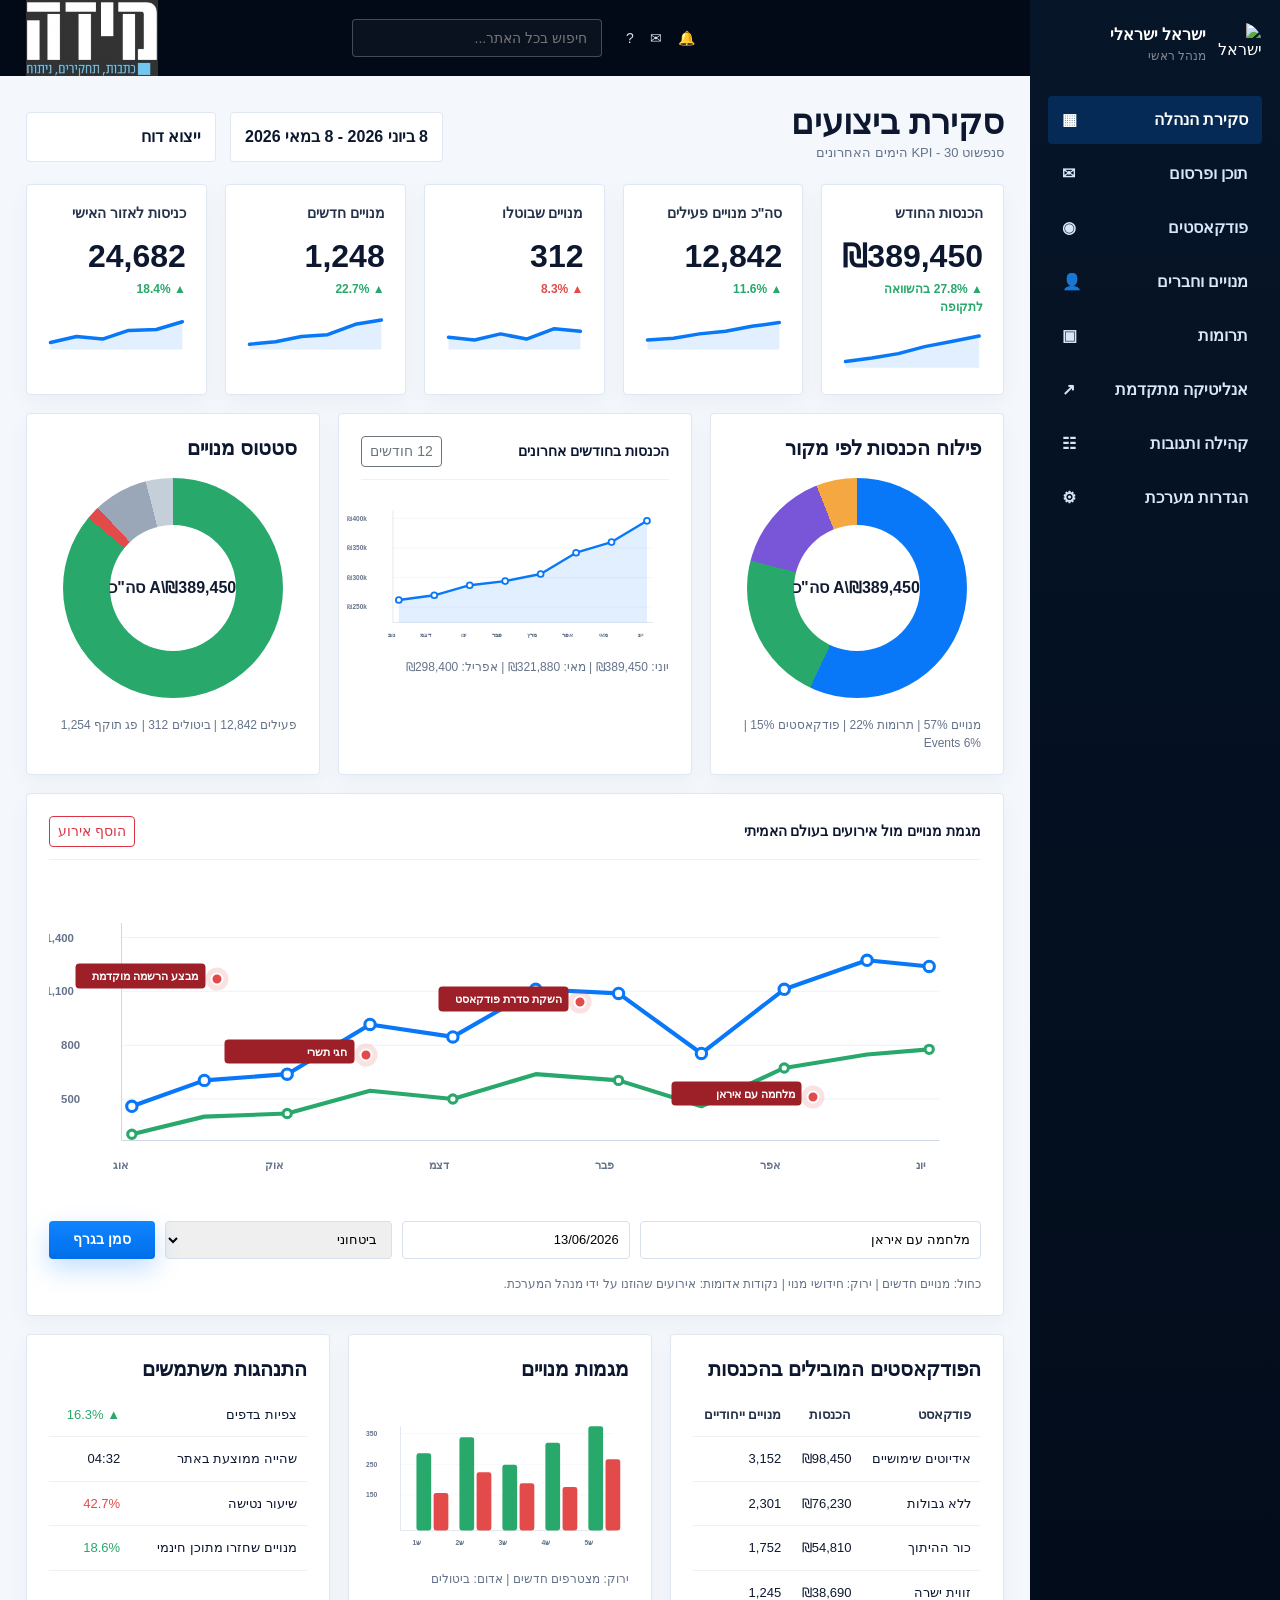
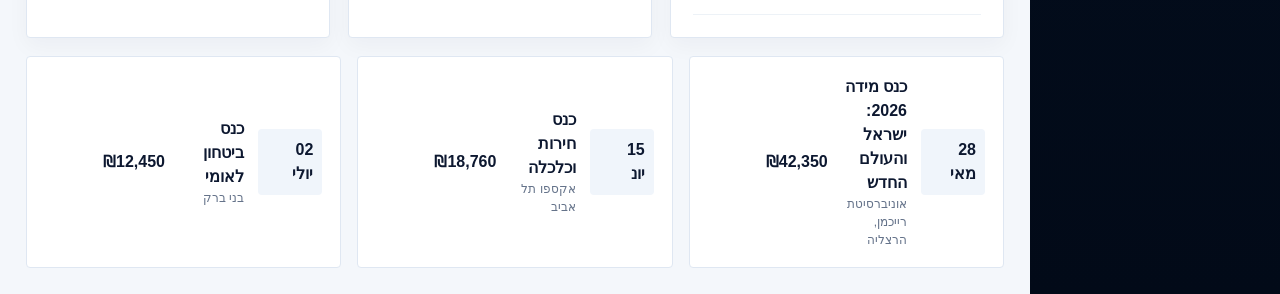
==== admin-dashboard-vision.html @ ba450ee6 "Initial Mida redesign clickable prototype" ====
<!doctype html>
<html lang="he" dir="rtl">
  <head>
    <meta charset="utf-8">
    <meta name="viewport" content="width=device-width, initial-scale=1">
    <title>מידה | Admin Dashboard Vision</title>
    <meta name="description" content="אבטיפוס דשבורד ניהול למידה.">
    <link href="https://cdn.jsdelivr.net/npm/bootstrap@5.3.3/dist/css/bootstrap.min.css" rel="stylesheet">
    <link href="prototype-shared.css" rel="stylesheet">
    <style>
      body { padding-bottom: 0; }
      .admin-shell { min-height:100vh; display:grid; grid-template-columns: 250px 1fr; background:#f4f7fb; }
      .admin-sidebar { color:#fff; background:linear-gradient(180deg,#061528,#020a18); padding:22px 18px; }
      .admin-profile { display:flex; align-items:center; gap:12px; margin-bottom:30px; }
      .admin-profile img { width:44px; height:44px; border-radius:999px; object-fit:cover; }
      .admin-nav { display:grid; gap:6px; }
      .admin-nav a { display:flex; justify-content:space-between; align-items:center; padding:12px 14px; border-radius:4px; color:#d9e6f7; text-decoration:none; font-weight:800; }
      .admin-nav a.active { background:rgba(8,120,248,.22); color:#fff; }
      .admin-main { min-width:0; }
      .admin-top { min-height:76px; display:grid; grid-template-columns: 1fr 420px auto; gap:24px; align-items:center; padding:0 26px; color:#fff; background:var(--mida-navy); }
      .admin-top .brand-logo { width:132px; }
      .admin-content { padding:26px; }
      .dashboard-title { display:flex; justify-content:space-between; align-items:end; gap:20px; margin-bottom:22px; }
      .dashboard-title h1 { margin:0; font-size:34px; font-weight:900; }
      .filters { display:flex; gap:14px; }
      .filter-box { min-width:190px; padding:12px 14px; border:1px solid var(--mida-border); border-radius:4px; background:#fff; font-weight:800; }
      .kpi-grid { display:grid; grid-template-columns: repeat(5,1fr); gap:18px; }
      .kpi-card { padding:20px; border:1px solid var(--mida-border); border-radius:4px; background:#fff; box-shadow:0 8px 22px rgba(13,24,48,.04); }
      .kpi-card h2 { margin:0 0 10px; color:#24324a; font-size:14px; font-weight:900; }
      .kpi-value { font-size:32px; font-weight:900; }
      .trend { font-size:12px; font-weight:900; }
      .up { color:var(--mida-green); }
      .down { color:var(--mida-red); }
      .spark { width:100%; height:46px; margin-top:12px; }
      .spark polyline { fill:none; stroke:var(--mida-blue); stroke-width:4; stroke-linecap:round; stroke-linejoin:round; }
      .spark path { fill:rgba(8,120,248,.12); }
      .chart-grid { display:grid; grid-template-columns: 1fr 1.2fr 1fr; gap:18px; margin-top:18px; }
      .chart-panel { padding:22px; border:1px solid var(--mida-border); border-radius:4px; background:#fff; box-shadow:0 8px 22px rgba(13,24,48,.04); }
      .donut { width:220px; height:220px; margin:18px auto; border-radius:999px; background:conic-gradient(var(--mida-blue) 0 57%, var(--mida-green) 57% 79%, var(--mida-purple) 79% 94%, #f5a742 94% 100%); display:grid; place-items:center; }
      .donut::before { content:"₪389,450\\A סה\"כ"; white-space:pre; width:126px; height:126px; display:grid; place-items:center; border-radius:999px; background:#fff; color:#111b31; font-weight:900; text-align:center; }
      .real-chart { width:100%; height:auto; margin-top:16px; overflow:visible; }
      .axis { stroke:#cfd9e6; stroke-width:1; }
      .grid-line { stroke:#eef3f8; stroke-width:1; }
      .chart-label { fill:#65738a; font-size:11px; font-weight:700; }
      .line-series { fill:none; stroke:var(--mida-blue); stroke-width:4; stroke-linecap:round; stroke-linejoin:round; }
      .line-series.secondary { stroke:var(--mida-green); }
      .area-series { fill:rgba(8,120,248,.12); }
      .data-point { fill:#fff; stroke:var(--mida-blue); stroke-width:3; }
      .data-point.secondary { stroke:var(--mida-green); }
      .bar-svg rect.revenue { fill:var(--mida-green); }
      .bar-svg rect.cancel { fill:var(--mida-red); }
      .subscriber-timeline { margin-top:18px; position:relative; overflow:hidden; }
      .subscriber-timeline svg { display:block; width:100%; }
      .event-dot { position:absolute; width:13px; height:13px; border:2px solid #fff; border-radius:999px; background:var(--mida-red); box-shadow:0 0 0 5px rgba(227,75,75,.16); transform:translate(50%,-50%); }
      .event-dot span { position:absolute; right:16px; top:-11px; min-width:130px; padding:4px 7px; border-radius:4px; color:#fff; background:#9d1f28; font-size:11px; font-weight:900; white-space:nowrap; }
      .event-form { display:grid; grid-template-columns:1.2fr .8fr .8fr auto; gap:10px; margin-top:16px; }
      .event-form input, .event-form select { min-width:0; height:38px; border:1px solid #d7e1ee; border-radius:4px; padding:0 10px; font-size:13px; }
      .analytics-grid { display:grid; grid-template-columns: 1.1fr 1fr 1fr; gap:18px; margin-top:18px; }
      table { width:100%; border-collapse:collapse; font-size:13px; }
      th, td { padding:12px 10px; border-bottom:1px solid #edf2f7; }
      th { color:#24324a; font-weight:900; }
      .event-strip { margin-top:18px; display:grid; grid-template-columns: repeat(3,1fr); gap:16px; }
      .event-card { display:grid; grid-template-columns:64px 1fr 120px; gap:14px; align-items:center; padding:18px; border:1px solid var(--mida-border); border-radius:4px; background:#fff; }
      .date-pill { padding:9px; border-radius:4px; background:#f0f5fb; font-weight:900; }
      @media(max-width:1200px){ .admin-shell{grid-template-columns:1fr;} .admin-sidebar{position:static;} .kpi-grid,.chart-grid,.analytics-grid,.event-strip{grid-template-columns:1fr 1fr;} }
      @media(max-width:760px){ .admin-top,.kpi-grid,.chart-grid,.analytics-grid,.event-strip,.event-form{grid-template-columns:1fr;} .filters{flex-direction:column;} }
    </style>
  </head>
  <body>
    <div class="admin-shell">
      <aside class="admin-sidebar">
        <div class="admin-profile"><img src="https://mida.org.il/wp-content/uploads/userphoto/295.thumbnail.jpg" alt="ישראל ישראלי"><div><strong>ישראל ישראלי</strong><div class="byline text-white-50">מנהל ראשי</div></div></div>
        <nav class="admin-nav">
          <a class="active" href="admin-dashboard-vision.html">סקירת הנהלה <span>▦</span></a>
          <a href="index.html">תוכן ופרסום <span>✉</span></a>
          <a href="personal-content-vision.html#watch-history">פודקאסטים <span>◉</span></a>
          <a href="personal-account-vision.html">מנויים וחברים <span>👤</span></a>
          <a href="personal-account-vision.html#payment-options">תרומות <span>▣</span></a>
          <a href="#subscriber-events">אנליטיקה מתקדמת <span>↗</span></a>
          <a href="single-article-vision.html#comment-form">קהילה ותגובות <span>☷</span></a>
          <a href="personal-account-vision.html#account-settings">הגדרות מערכת <span>⚙</span></a>
        </nav>
      </aside>
      <main class="admin-main">
        <header class="admin-top"><div class="top-actions"><span>🔔</span><span>✉</span><span>?</span></div><input class="search-box" type="search" placeholder="חיפוש בכל האתר..."><a class="brand" href="index.html"><img class="brand-logo" src="Resources/cropped-0000111.jpg" alt="מידה"></a></header>
        <section class="admin-content">
          <div class="dashboard-title"><div><h1>סקירת ביצועים</h1><p class="section-note">סנפשוט KPI - 30 הימים האחרונים</p></div><div class="filters"><div class="filter-box">8 ביוני 2026 - 8 במאי 2026</div><div class="filter-box">ייצוא דוח</div></div></div>
          <section class="kpi-grid">
            <article class="kpi-card"><h2>הכנסות החודש</h2><div class="kpi-value">₪389,450</div><div class="trend up">▲ 27.8% בהשוואה לתקופה</div><svg class="spark" viewBox="0 0 160 46" aria-hidden="true"><path d="M4 42 L4 35 L34 31 L64 26 L94 18 L126 12 L156 6 L156 42 Z"/><polyline points="4,35 34,31 64,26 94,18 126,12 156,6"/></svg></article>
            <article class="kpi-card"><h2>סה"כ מנויים פעילים</h2><div class="kpi-value">12,842</div><div class="trend up">▲ 11.6%</div><svg class="spark" viewBox="0 0 160 46" aria-hidden="true"><path d="M4 42 L4 31 L34 29 L64 24 L94 21 L126 15 L156 11 L156 42 Z"/><polyline points="4,31 34,29 64,24 94,21 126,15 156,11"/></svg></article>
            <article class="kpi-card"><h2>מנויים שבוטלו</h2><div class="kpi-value">312</div><div class="trend down">▲ 8.3%</div><svg class="spark" viewBox="0 0 160 46" aria-hidden="true"><path d="M4 42 L4 28 L34 31 L64 24 L94 30 L126 18 L156 21 L156 42 Z"/><polyline points="4,28 34,31 64,24 94,30 126,18 156,21"/></svg></article>
            <article class="kpi-card"><h2>מנויים חדשים</h2><div class="kpi-value">1,248</div><div class="trend up">▲ 22.7%</div><svg class="spark" viewBox="0 0 160 46" aria-hidden="true"><path d="M4 42 L4 36 L34 33 L64 27 L94 25 L126 13 L156 8 L156 42 Z"/><polyline points="4,36 34,33 64,27 94,25 126,13 156,8"/></svg></article>
            <article class="kpi-card"><h2>כניסות לאזור האישי</h2><div class="kpi-value">24,682</div><div class="trend up">▲ 18.4%</div><svg class="spark" viewBox="0 0 160 46" aria-hidden="true"><path d="M4 42 L4 34 L34 27 L64 30 L94 20 L126 19 L156 10 L156 42 Z"/><polyline points="4,34 34,27 64,30 94,20 126,19 156,10"/></svg></article>
          </section>
          <section class="chart-grid">
            <div class="chart-panel"><h2 class="section-title">פילוח הכנסות לפי מקור</h2><div class="donut"></div><div class="byline">מנויים 57% | תרומות 22% | פודקאסטים 15% | Events 6%</div></div>
            <div class="chart-panel"><div class="panel-header px-0 pt-0"><span>הכנסות בחודשים אחרונים</span><button class="btn btn-sm btn-outline-secondary">12 חודשים</button></div><svg class="real-chart" viewBox="0 0 520 260" role="img" aria-label="הכנסות חודשיות: יוני 389 אלף, מאי 322 אלף, אפריל 298 אלף">
              <line class="grid-line" x1="54" y1="38" x2="494" y2="38"/><line class="grid-line" x1="54" y1="88" x2="494" y2="88"/><line class="grid-line" x1="54" y1="138" x2="494" y2="138"/><line class="grid-line" x1="54" y1="188" x2="494" y2="188"/>
              <line class="axis" x1="54" y1="214" x2="494" y2="214"/><line class="axis" x1="54" y1="24" x2="54" y2="214"/>
              <text class="chart-label" x="10" y="42">₪400k</text><text class="chart-label" x="10" y="92">₪350k</text><text class="chart-label" x="10" y="142">₪300k</text><text class="chart-label" x="10" y="192">₪250k</text>
              <path class="area-series" d="M64 176 L124 168 L184 151 L244 144 L304 132 L364 96 L424 78 L484 42 L484 214 L64 214 Z"/>
              <polyline class="line-series" points="64,176 124,168 184,151 244,144 304,132 364,96 424,78 484,42"/>
              <circle class="data-point" cx="64" cy="176" r="5"/><circle class="data-point" cx="124" cy="168" r="5"/><circle class="data-point" cx="184" cy="151" r="5"/><circle class="data-point" cx="244" cy="144" r="5"/><circle class="data-point" cx="304" cy="132" r="5"/><circle class="data-point" cx="364" cy="96" r="5"/><circle class="data-point" cx="424" cy="78" r="5"/><circle class="data-point" cx="484" cy="42" r="5"/>
              <text class="chart-label" x="58" y="238">נוב</text><text class="chart-label" x="118" y="238">דצמ</text><text class="chart-label" x="178" y="238">ינו</text><text class="chart-label" x="238" y="238">פבר</text><text class="chart-label" x="298" y="238">מרץ</text><text class="chart-label" x="358" y="238">אפר</text><text class="chart-label" x="418" y="238">מאי</text><text class="chart-label" x="478" y="238">יונ</text>
            </svg><div class="byline mt-2">יוני: ₪389,450 | מאי: ₪321,880 | אפריל: ₪298,400</div></div>
            <div class="chart-panel"><h2 class="section-title">סטטוס מנויים</h2><div class="donut" style="background:conic-gradient(var(--mida-green) 0 86%, var(--mida-red) 86% 88%, #9aa7b8 88% 96%, #c5cfda 96% 100%)"></div><div class="byline">פעילים 12,842 | ביטולים 312 | פג תוקף 1,254</div></div>
          </section>
          <section class="chart-panel" id="subscriber-events" style="margin-top:18px;">
            <div class="panel-header px-0 pt-0"><span>מגמת מנויים מול אירועים בעולם האמיתי</span><button class="btn btn-sm btn-outline-danger" type="button">הוסף אירוע</button></div>
            <div class="subscriber-timeline" aria-label="גרף מגמת מנויים עם אירועים מסומנים">
              <svg class="real-chart" viewBox="0 0 900 300" role="img" aria-label="מנויים חדשים וחידושי מנוי לאורך זמן עם אירועים מסומנים">
                <line class="grid-line" x1="70" y1="42" x2="860" y2="42"/><line class="grid-line" x1="70" y1="94" x2="860" y2="94"/><line class="grid-line" x1="70" y1="146" x2="860" y2="146"/><line class="grid-line" x1="70" y1="198" x2="860" y2="198"/><line class="axis" x1="70" y1="238" x2="860" y2="238"/><line class="axis" x1="70" y1="28" x2="70" y2="238"/>
                <text class="chart-label" x="24" y="46">1,400</text><text class="chart-label" x="24" y="98">1,100</text><text class="chart-label" x="30" y="150">800</text><text class="chart-label" x="30" y="202">500</text>
                <polyline class="line-series" points="80,205 150,180 230,174 310,126 390,138 470,92 550,96 630,154 710,92 790,64 850,70"/>
                <polyline class="line-series secondary" points="80,232 150,215 230,212 310,190 390,198 470,174 550,180 630,205 710,168 790,155 850,150"/>
                <circle class="data-point" cx="80" cy="205" r="5"/><circle class="data-point" cx="150" cy="180" r="5"/><circle class="data-point" cx="230" cy="174" r="5"/><circle class="data-point" cx="310" cy="126" r="5"/><circle class="data-point" cx="390" cy="138" r="5"/><circle class="data-point" cx="470" cy="92" r="5"/><circle class="data-point" cx="550" cy="96" r="5"/><circle class="data-point" cx="630" cy="154" r="5"/><circle class="data-point" cx="710" cy="92" r="5"/><circle class="data-point" cx="790" cy="64" r="5"/><circle class="data-point" cx="850" cy="70" r="5"/>
                <circle class="data-point secondary" cx="80" cy="232" r="4"/><circle class="data-point secondary" cx="230" cy="212" r="4"/><circle class="data-point secondary" cx="390" cy="198" r="4"/><circle class="data-point secondary" cx="550" cy="180" r="4"/><circle class="data-point secondary" cx="710" cy="168" r="4"/><circle class="data-point secondary" cx="850" cy="150" r="4"/>
                <text class="chart-label" x="76" y="266">אוג</text><text class="chart-label" x="226" y="266">אוק</text><text class="chart-label" x="386" y="266">דצמ</text><text class="chart-label" x="546" y="266">פבר</text><text class="chart-label" x="706" y="266">אפר</text><text class="chart-label" x="846" y="266">יונ</text>
              </svg>
              <div class="event-dot" style="right:18%; top:67%;"><span>מלחמה עם איראן</span></div>
              <div class="event-dot" style="right:43%; top:38%;"><span>השקת סדרת פודקאסט</span></div>
              <div class="event-dot" style="right:66%; top:54%;"><span>חגי תשרי</span></div>
              <div class="event-dot" style="right:82%; top:31%;"><span>מבצע הרשמה מוקדמת</span></div>
            </div>
            <div class="event-form" aria-label="הוספת אירוע לניתוח מגמה">
              <input value="מלחמה עם איראן" aria-label="שם האירוע">
              <input value="13/06/2026" aria-label="תאריך האירוע">
              <select aria-label="סוג אירוע"><option>ביטחוני</option><option>חגים</option><option>השקת תוכן</option><option>קמפיין</option></select>
              <button class="btn btn-mida btn-sm px-4" type="button">סמן בגרף</button>
            </div>
            <div class="byline mt-3">כחול: מנויים חדשים | ירוק: חידושי מנוי | נקודות אדומות: אירועים שהוזנו על ידי מנהל המערכת.</div>
          </section>
          <section class="analytics-grid">
            <div class="chart-panel"><h2 class="section-title">הפודקאסטים המובילים בהכנסות</h2><table><tr><th>פודקאסט</th><th>הכנסות</th><th>מנויים ייחודיים</th></tr><tr><td>אידיוטים שימושיים</td><td>₪98,450</td><td>3,152</td></tr><tr><td>ללא גבולות</td><td>₪76,230</td><td>2,301</td></tr><tr><td>כור ההיתוך</td><td>₪54,810</td><td>1,752</td></tr><tr><td>זווית ישרה</td><td>₪38,690</td><td>1,245</td></tr></table></div>
            <div class="chart-panel"><h2 class="section-title">מגמות מנויים</h2><svg class="real-chart bar-svg" viewBox="0 0 420 250" role="img" aria-label="מנויים חדשים מול ביטולים לפי שבוע">
              <line class="grid-line" x1="48" y1="40" x2="394" y2="40"/><line class="grid-line" x1="48" y1="90" x2="394" y2="90"/><line class="grid-line" x1="48" y1="140" x2="394" y2="140"/><line class="axis" x1="48" y1="198" x2="394" y2="198"/><line class="axis" x1="48" y1="28" x2="48" y2="198"/>
              <text class="chart-label" x="10" y="44">350</text><text class="chart-label" x="10" y="94">250</text><text class="chart-label" x="10" y="144">150</text>
              <rect class="revenue" x="74" y="72" width="24" height="126" rx="4"/><rect class="cancel" x="102" y="137" width="24" height="61" rx="4"/>
              <rect class="revenue" x="144" y="46" width="24" height="152" rx="4"/><rect class="cancel" x="172" y="103" width="24" height="95" rx="4"/>
              <rect class="revenue" x="214" y="91" width="24" height="107" rx="4"/><rect class="cancel" x="242" y="121" width="24" height="77" rx="4"/>
              <rect class="revenue" x="284" y="55" width="24" height="143" rx="4"/><rect class="cancel" x="312" y="127" width="24" height="71" rx="4"/>
              <rect class="revenue" x="354" y="28" width="24" height="170" rx="4"/><rect class="cancel" x="382" y="82" width="24" height="116" rx="4"/>
              <text class="chart-label" x="82" y="222">ש1</text><text class="chart-label" x="152" y="222">ש2</text><text class="chart-label" x="222" y="222">ש3</text><text class="chart-label" x="292" y="222">ש4</text><text class="chart-label" x="362" y="222">ש5</text>
            </svg><div class="byline mt-2">ירוק: מצטרפים חדשים | אדום: ביטולים</div></div>
            <div class="chart-panel"><h2 class="section-title">התנהגות משתמשים</h2><table><tr><td>צפיות בדפים</td><td class="up">▲ 16.3%</td></tr><tr><td>שהייה ממוצעת באתר</td><td>04:32</td></tr><tr><td>שיעור נטישה</td><td class="down">42.7%</td></tr><tr><td>מנויים שחזרו מתוכן חינמי</td><td class="up">18.6%</td></tr></table></div>
          </section>
          <section class="event-strip">
            <article class="event-card"><div class="date-pill">28<br>מאי</div><div><strong>כנס מידה 2026: ישראל והעולם החדש</strong><div class="byline">אוניברסיטת רייכמן, הרצליה</div></div><strong>₪42,350</strong></article>
            <article class="event-card"><div class="date-pill">15<br>יונ</div><div><strong>כנס חירות וכלכלה</strong><div class="byline">אקספו תל אביב</div></div><strong>₪18,760</strong></article>
            <article class="event-card"><div class="date-pill">02<br>יולי</div><div><strong>כנס ביטחון לאומי</strong><div class="byline">בני ברק</div></div><strong>₪12,450</strong></article>
          </section>
        </section>
      </main>
    </div>
  </body>
</html>
---- prototype-shared.css ----
:root {
  --mida-logo-bg: #2b2b2b;
  --mida-navy: #020a18;
  --mida-ink: #0d1830;
  --mida-blue: #0878f8;
  --mida-blue-dark: #075cd2;
  --mida-cyan: #28c7ff;
  --mida-border: #dfe7f2;
  --mida-soft: #f5f8fc;
  --mida-muted: #65738a;
  --mida-green: #28a86b;
  --mida-red: #e34b4b;
  --mida-purple: #7956d8;
}

* {
  box-sizing: border-box;
}

body {
  margin: 0;
  padding-bottom: 118px;
  background: #eef3f8;
  color: var(--mida-ink);
  font-family: Arial, Helvetica, sans-serif;
  transition: padding-bottom .22s ease;
}

body.footer-collapsed {
  padding-bottom: 44px;
}

a {
  color: inherit;
}

.topbar {
  color: #fff;
  background: radial-gradient(circle at 50% 0%, rgba(8, 120, 248, .08), transparent 32%), var(--mida-logo-bg);
  border-bottom: 1px solid rgba(255, 255, 255, .12);
}

.topbar-inner {
  min-height: 76px;
  display: grid;
  grid-template-columns: 250px 1fr 330px;
  align-items: center;
  gap: 22px;
  width: min(100%, 1210px);
  margin: 0 auto;
  padding: 0 26px;
}

.brand {
  justify-self: center;
}

.brand-logo {
  display: block;
  width: 150px;
  height: auto;
}

.search-box {
  direction: rtl;
  width: min(100%, 250px);
  height: 38px;
  border: 1px solid rgba(255, 255, 255, .24);
  border-radius: 4px;
  background: rgba(255, 255, 255, .035);
  color: #dce7f7;
  padding: 0 14px;
  font-size: 14px;
}

.top-actions {
  display: flex;
  align-items: center;
  justify-content: flex-end;
  gap: 16px;
  color: #d5e1f1;
  font-size: 14px;
}

.icon-link {
  color: #d5e1f1;
  text-decoration: none;
  font-size: 18px;
}

.btn-mida {
  border: 0;
  border-radius: 4px;
  color: #fff;
  background: linear-gradient(180deg, #1085ff 0%, #006eea 100%);
  font-weight: 900;
  box-shadow: 0 10px 26px rgba(8, 120, 248, .24);
}

.btn-mida:hover {
  color: #fff;
  background: linear-gradient(180deg, #2490ff 0%, #075cd2 100%);
}

.nav-strip {
  background: #fff;
  border-bottom: 1px solid var(--mida-border);
  box-shadow: 0 1px 10px rgba(13, 24, 48, .05);
}

.nav-strip .nav {
  min-height: 42px;
  justify-content: center;
  gap: 34px;
}

.nav-strip .nav-link {
  padding: 11px 0 8px;
  color: #101c32;
  font-size: 14px;
  font-weight: 800;
}

.nav-strip .nav-link.active {
  color: var(--mida-blue);
  border-bottom: 2px solid var(--mida-blue);
}

.page-wrap {
  width: min(100%, 1210px);
  margin: 0 auto;
  padding: 20px 26px 28px;
}

.panel {
  border: 1px solid var(--mida-border);
  border-radius: 4px;
  background: #fff;
  box-shadow: 0 8px 22px rgba(13, 24, 48, .04);
  overflow: hidden;
}

.panel-header {
  display: flex;
  align-items: center;
  justify-content: space-between;
  gap: 12px;
  padding: 12px 14px;
  border-bottom: 1px solid #edf2f7;
  font-size: 14px;
  font-weight: 900;
}

.panel-header a {
  color: var(--mida-blue);
  text-decoration: none;
  font-size: 12px;
  font-weight: 900;
}

.section-title {
  margin: 0 0 12px;
  font-size: 20px;
  font-weight: 900;
}

.section-note {
  margin: 0;
  color: var(--mida-muted);
  font-size: 13px;
}

.section-row {
  display: flex;
  align-items: end;
  justify-content: space-between;
  gap: 16px;
  margin-bottom: 14px;
}

.media-frame {
  position: relative;
  aspect-ratio: 16 / 9;
  overflow: hidden;
  border-radius: 4px;
  background: #d7e0ea;
}

.media-frame img {
  position: absolute;
  inset: 0;
  width: 100%;
  height: 100%;
  object-fit: cover;
}

.byline {
  color: var(--mida-muted);
  font-size: 12px;
}

.topic-label {
  display: inline-block;
  margin-bottom: 7px;
  color: var(--mida-blue);
  font-size: 12px;
  font-weight: 900;
}

.site-footer {
  position: fixed;
  right: 0;
  bottom: 0;
  left: 0;
  z-index: 1000;
  color: #fff;
  background: var(--mida-logo-bg);
  border-top: 1px solid rgba(255, 255, 255, .12);
  box-shadow: 0 -18px 42px rgba(2, 10, 24, .22);
  transition: transform .22s ease;
}

body.footer-collapsed .site-footer {
  transform: translateY(calc(100% - 44px));
}

.footer-inner {
  display: grid;
  grid-template-columns: 1.15fr 1.15fr 1fr 1.2fr;
  gap: 24px;
  align-items: center;
  width: min(100%, 1210px);
  min-height: 82px;
  margin: 0 auto;
  padding: 16px 26px;
  opacity: 1;
  transition: opacity .14s ease;
}

body.footer-collapsed .footer-inner {
  opacity: 0;
  pointer-events: none;
}

.footer-toggle {
  position: absolute;
  top: 7px;
  left: 24px;
  display: inline-flex;
  align-items: center;
  gap: 8px;
  min-height: 30px;
  border: 1px solid rgba(255, 255, 255, .28);
  border-radius: 4px;
  padding: 5px 12px;
  color: #fff;
  background: rgba(255, 255, 255, .08);
  font-size: 12px;
  font-weight: 900;
}

.footer-toggle .expand-label,
body.footer-collapsed .footer-toggle .collapse-label {
  display: none;
}

.footer-toggle .collapse-label,
body.footer-collapsed .footer-toggle .expand-label {
  display: inline;
}

.footer-item {
  min-height: 54px;
  display: flex;
  align-items: center;
  justify-content: flex-start;
  gap: 12px;
  border-left: 1px solid rgba(255, 255, 255, .16);
}

.footer-item:last-child {
  border-left: 0;
}

.footer-icon {
  display: inline-grid;
  place-items: center;
  width: 34px;
  height: 34px;
  border: 1px solid rgba(255, 255, 255, .18);
  border-radius: 999px;
  color: #fff;
  font-size: 15px;
  font-weight: 900;
}

.footer-title {
  margin: 0;
  font-size: 13px;
  font-weight: 900;
}

.footer-copy {
  margin: 2px 0 0;
  color: #d3deeb;
  font-size: 12px;
}

.app-note {
  width: min(100%, 1210px);
  margin: 18px auto 0;
  padding: 0 26px;
  color: #65738a;
  font-size: 12px;
  direction: ltr;
}

@media (max-width: 1080px) {
  .topbar-inner,
  .footer-inner {
    grid-template-columns: 1fr;
  }

  .topbar-inner {
    gap: 14px;
    padding: 16px 24px;
  }

  .brand {
    order: -1;
  }

  .top-actions {
    justify-content: flex-start;
  }

  .footer-item {
    border-left: 0;
    border-bottom: 1px solid rgba(255, 255, 255, .16);
  }
}

@media (max-width: 680px) {
  body {
    padding-bottom: 138px;
  }

  .page-wrap {
    padding: 16px 14px 28px;
  }

  .nav-strip {
    overflow-x: auto;
  }

  .nav-strip .nav {
    width: max-content;
    padding: 0 14px;
  }
}
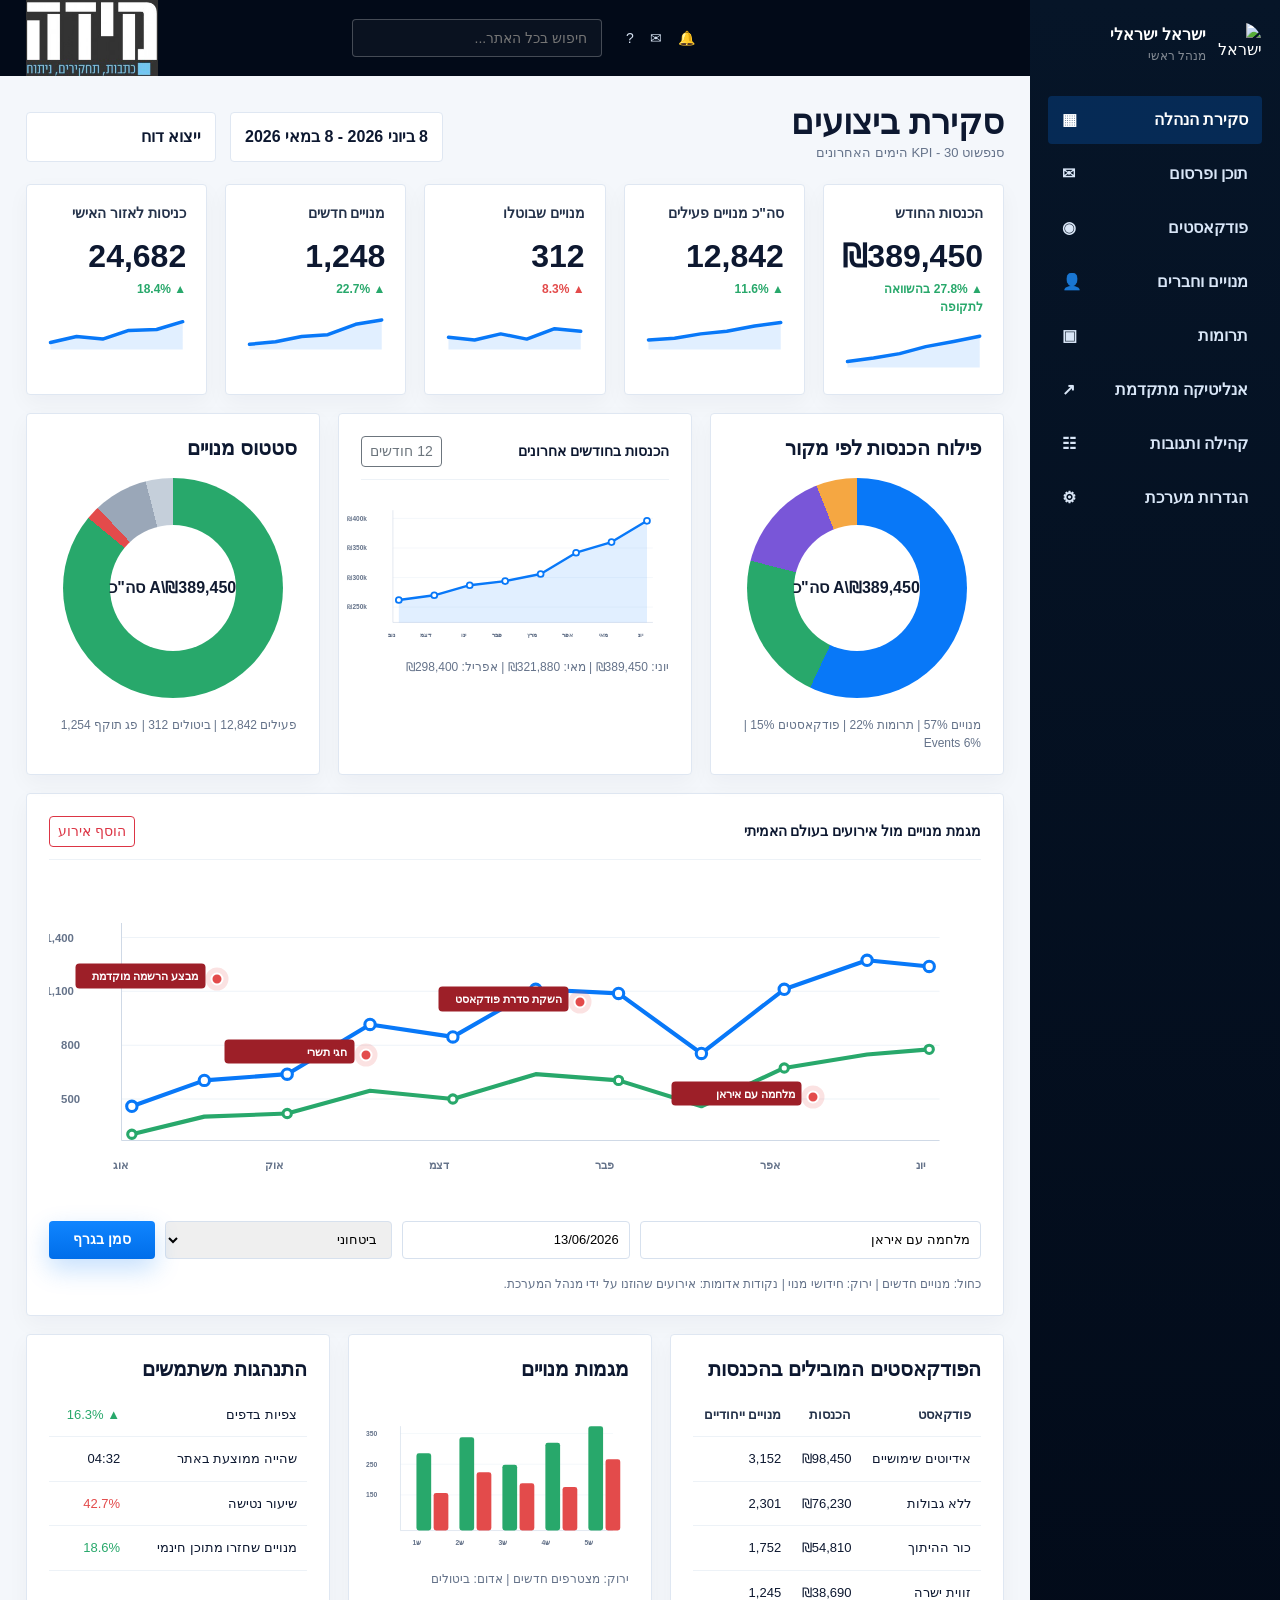
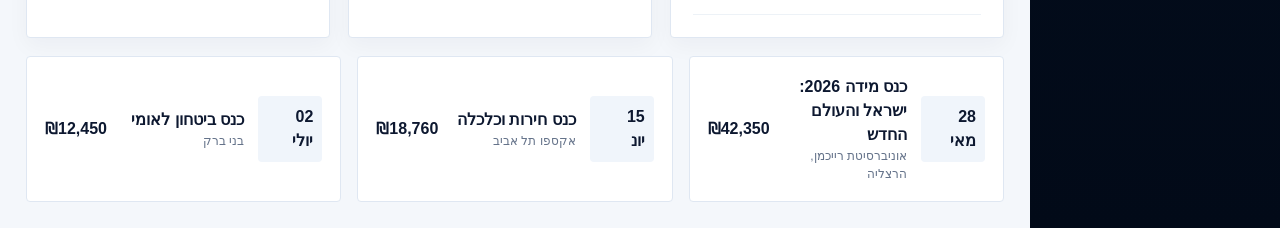
==== commit d3f8e306: "Restore centered layout grid across prototype" ====
--- a/admin-dashboard-vision.html
+++ b/admin-dashboard-vision.html
@@ -16,16 +16,17 @@
       .admin-nav { display:grid; gap:6px; }
       .admin-nav a { display:flex; justify-content:space-between; align-items:center; padding:12px 14px; border-radius:4px; color:#d9e6f7; text-decoration:none; font-weight:800; }
       .admin-nav a.active { background:rgba(8,120,248,.22); color:#fff; }
-      .admin-main { min-width:0; }
+      .admin-main { min-width:0; overflow-x:hidden; }
       .admin-top { min-height:76px; display:grid; grid-template-columns: 1fr 420px auto; gap:24px; align-items:center; padding:0 26px; color:#fff; background:var(--mida-navy); }
+      .admin-top > *, .admin-content > *, .dashboard-title > * { min-width:0; }
       .admin-top .brand-logo { width:132px; }
-      .admin-content { padding:26px; }
+      .admin-content { width:min(100%, 1360px); margin-inline:auto; padding:26px; }
       .dashboard-title { display:flex; justify-content:space-between; align-items:end; gap:20px; margin-bottom:22px; }
       .dashboard-title h1 { margin:0; font-size:34px; font-weight:900; }
       .filters { display:flex; gap:14px; }
       .filter-box { min-width:190px; padding:12px 14px; border:1px solid var(--mida-border); border-radius:4px; background:#fff; font-weight:800; }
-      .kpi-grid { display:grid; grid-template-columns: repeat(5,1fr); gap:18px; }
-      .kpi-card { padding:20px; border:1px solid var(--mida-border); border-radius:4px; background:#fff; box-shadow:0 8px 22px rgba(13,24,48,.04); }
+      .kpi-grid { display:grid; grid-template-columns: repeat(5,minmax(0,1fr)); gap:18px; }
+      .kpi-card { min-width:0; padding:20px; border:1px solid var(--mida-border); border-radius:4px; background:#fff; box-shadow:0 8px 22px rgba(13,24,48,.04); }
       .kpi-card h2 { margin:0 0 10px; color:#24324a; font-size:14px; font-weight:900; }
       .kpi-value { font-size:32px; font-weight:900; }
       .trend { font-size:12px; font-weight:900; }
@@ -34,8 +35,8 @@
       .spark { width:100%; height:46px; margin-top:12px; }
       .spark polyline { fill:none; stroke:var(--mida-blue); stroke-width:4; stroke-linecap:round; stroke-linejoin:round; }
       .spark path { fill:rgba(8,120,248,.12); }
-      .chart-grid { display:grid; grid-template-columns: 1fr 1.2fr 1fr; gap:18px; margin-top:18px; }
-      .chart-panel { padding:22px; border:1px solid var(--mida-border); border-radius:4px; background:#fff; box-shadow:0 8px 22px rgba(13,24,48,.04); }
+      .chart-grid { display:grid; grid-template-columns: minmax(0,1fr) minmax(0,1.2fr) minmax(0,1fr); gap:18px; margin-top:18px; }
+      .chart-panel { min-width:0; padding:22px; border:1px solid var(--mida-border); border-radius:4px; background:#fff; box-shadow:0 8px 22px rgba(13,24,48,.04); }
       .donut { width:220px; height:220px; margin:18px auto; border-radius:999px; background:conic-gradient(var(--mida-blue) 0 57%, var(--mida-green) 57% 79%, var(--mida-purple) 79% 94%, #f5a742 94% 100%); display:grid; place-items:center; }
       .donut::before { content:"₪389,450\\A סה\"כ"; white-space:pre; width:126px; height:126px; display:grid; place-items:center; border-radius:999px; background:#fff; color:#111b31; font-weight:900; text-align:center; }
       .real-chart { width:100%; height:auto; margin-top:16px; overflow:visible; }
@@ -55,12 +56,12 @@
       .event-dot span { position:absolute; right:16px; top:-11px; min-width:130px; padding:4px 7px; border-radius:4px; color:#fff; background:#9d1f28; font-size:11px; font-weight:900; white-space:nowrap; }
       .event-form { display:grid; grid-template-columns:1.2fr .8fr .8fr auto; gap:10px; margin-top:16px; }
       .event-form input, .event-form select { min-width:0; height:38px; border:1px solid #d7e1ee; border-radius:4px; padding:0 10px; font-size:13px; }
-      .analytics-grid { display:grid; grid-template-columns: 1.1fr 1fr 1fr; gap:18px; margin-top:18px; }
+      .analytics-grid { display:grid; grid-template-columns: minmax(0,1.1fr) minmax(0,1fr) minmax(0,1fr); gap:18px; margin-top:18px; }
       table { width:100%; border-collapse:collapse; font-size:13px; }
       th, td { padding:12px 10px; border-bottom:1px solid #edf2f7; }
       th { color:#24324a; font-weight:900; }
-      .event-strip { margin-top:18px; display:grid; grid-template-columns: repeat(3,1fr); gap:16px; }
-      .event-card { display:grid; grid-template-columns:64px 1fr 120px; gap:14px; align-items:center; padding:18px; border:1px solid var(--mida-border); border-radius:4px; background:#fff; }
+      .event-strip { margin-top:18px; display:grid; grid-template-columns: repeat(3,minmax(0,1fr)); gap:16px; }
+      .event-card { min-width:0; display:grid; grid-template-columns:64px minmax(0,1fr) auto; gap:14px; align-items:center; padding:18px; border:1px solid var(--mida-border); border-radius:4px; background:#fff; }
       .date-pill { padding:9px; border-radius:4px; background:#f0f5fb; font-weight:900; }
       @media(max-width:1200px){ .admin-shell{grid-template-columns:1fr;} .admin-sidebar{position:static;} .kpi-grid,.chart-grid,.analytics-grid,.event-strip{grid-template-columns:1fr 1fr;} }
       @media(max-width:760px){ .admin-top,.kpi-grid,.chart-grid,.analytics-grid,.event-strip,.event-form{grid-template-columns:1fr;} .filters{flex-direction:column;} }
--- a/prototype-shared.css
+++ b/prototype-shared.css
@@ -20,6 +20,7 @@
 body {
   margin: 0;
   padding-bottom: 118px;
+  overflow-x: hidden;
   background: #eef3f8;
   color: var(--mida-ink);
   font-family: Arial, Helvetica, sans-serif;
@@ -46,9 +47,16 @@
   grid-template-columns: 250px 1fr 330px;
   align-items: center;
   gap: 22px;
-  width: min(100%, 1210px);
+  width: min(100%, 1240px);
   margin: 0 auto;
-  padding: 0 26px;
+  padding: 0 24px;
+}
+
+.topbar-inner > *,
+.page-wrap > *,
+.member-layout > *,
+.panel {
+  min-width: 0;
 }
 
 .brand {
@@ -127,9 +135,31 @@
 }
 
 .page-wrap {
-  width: min(100%, 1210px);
+  width: min(100%, 1240px);
   margin: 0 auto;
-  padding: 20px 26px 28px;
+  padding: 20px 24px 28px;
+}
+
+.container-page {
+  max-width: 1240px;
+  margin-inline: auto;
+  padding-inline: 24px;
+}
+
+.container-wide {
+  max-width: 1360px;
+  margin-inline: auto;
+  padding-inline: 24px;
+}
+
+.member-layout {
+  direction: rtl;
+  display: grid;
+  grid-template-columns: 240px minmax(0, 1fr);
+  gap: 32px;
+  max-width: 1280px;
+  margin-inline: auto;
+  padding-inline: 24px;
 }
 
 .panel {
@@ -324,6 +354,7 @@
   .topbar-inner {
     gap: 14px;
     padding: 16px 24px;
+    min-width: 0;
   }
 
   .brand {
@@ -331,7 +362,9 @@
   }
 
   .top-actions {
+    flex-wrap: wrap;
     justify-content: flex-start;
+    min-width: 0;
   }
 
   .footer-item {
@@ -340,6 +373,36 @@
   }
 }
 
+@media (max-width: 900px) {
+  .member-layout {
+    grid-template-columns: 1fr;
+    gap: 20px;
+  }
+
+  .member-layout > aside {
+    min-width: 0;
+  }
+
+  .member-layout .side-menu {
+    display: flex;
+    gap: 8px;
+    overflow-x: auto;
+    padding: 10px;
+    border-radius: 4px;
+  }
+
+  .member-layout .side-menu a {
+    flex: 0 0 auto;
+    min-width: 136px;
+    border: 1px solid #edf2f7;
+    border-radius: 4px;
+  }
+
+  .member-layout aside > .panel:not(.side-menu) {
+    display: none;
+  }
+}
+
 @media (max-width: 680px) {
   body {
     padding-bottom: 138px;
@@ -349,6 +412,28 @@
     padding: 16px 14px 28px;
   }
 
+  .container-page,
+  .container-wide,
+  .member-layout {
+    padding-inline: 14px;
+  }
+
+  .topbar-inner {
+    padding: 14px;
+  }
+
+  .top-actions {
+    gap: 10px;
+  }
+
+  .top-actions .btn {
+    padding-inline: 14px !important;
+  }
+
+  .section-title {
+    font-size: 18px;
+  }
+
   .nav-strip {
     overflow-x: auto;
   }
